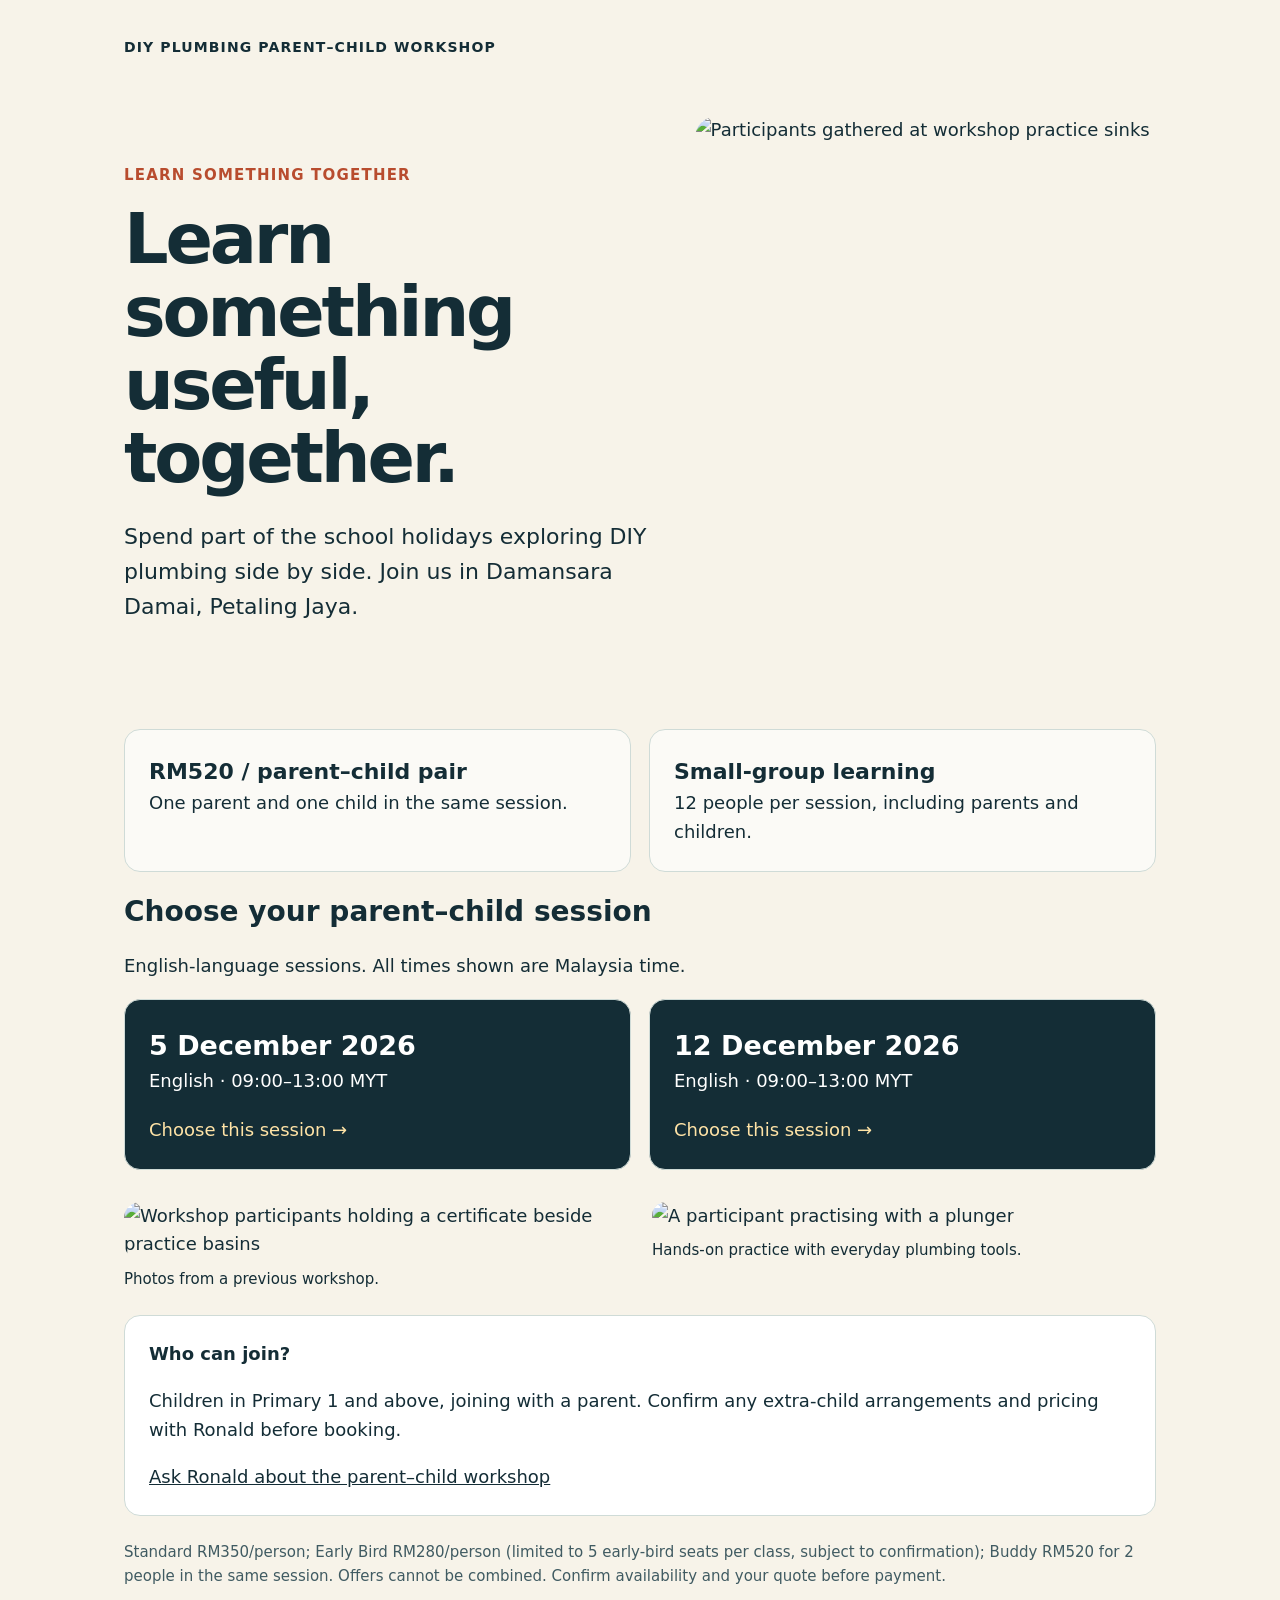
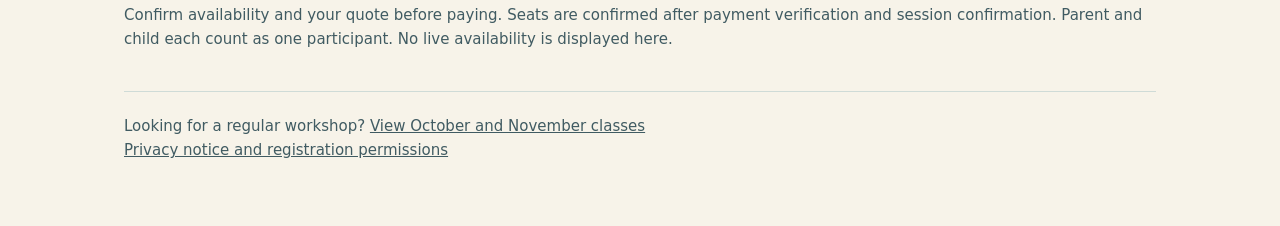
==== parent-child/index.html @ 86ddefef "Add parent-child index.html" ====
<!doctype html>
<html lang="en">
<head>
<meta charset="utf-8"><meta name="viewport" content="width=device-width, initial-scale=1">
<title>DIY Plumbing Parent–Child Workshop</title>
<meta name="description" content="A dedicated parent–child DIY plumbing workshop project in Damansara Damai, PJ. For children in Primary 1 and above, joining with a parent. Check session availability before booking.">
<style>
:root{color-scheme:light;--ink:#142d36;--paper:#f7f3e9;--accent:#b84c2e;--line:#cfdbd7}*{box-sizing:border-box}body{margin:0;background:var(--paper);color:var(--ink);font:18px/1.6 system-ui,sans-serif}main{max-width:1080px;padding:36px 24px 64px;margin:auto}a{color:inherit}.top{font-size:14px;letter-spacing:.08em;font-weight:700;text-transform:uppercase}.hero{padding:58px 0 36px;max-width:800px}.eyebrow{color:var(--accent);font-weight:700;font-size:15px;letter-spacing:.08em;text-transform:uppercase}h1{font-size:clamp(42px,7vw,78px);line-height:1.04;letter-spacing:-.045em;margin:16px 0 24px}h2{font-size:28px;line-height:1.2}.intro{font-size:22px;max-width:670px}.details,.dates{display:grid;grid-template-columns:repeat(2,minmax(0,1fr));gap:18px}.detail,.date-card,.note{border:1px solid var(--line);border-radius:16px;padding:24px}.detail{background:#fff9}.detail strong{display:block;font-size:22px}.date-card{background:var(--ink);color:white;text-decoration:none;display:block;transition:transform .15s}.date-card:hover{transform:translateY(-3px)}.date-card:focus-visible{outline:4px solid var(--accent);outline-offset:4px}.date-card strong,.date-card span{display:block}.date-card strong{font-size:27px}.date-card .cta{margin-top:20px;color:#ffe3a6}.note{margin:24px 0;background:#fff}.small{font-size:15px;color:#405b62}footer{margin-top:40px;border-top:1px solid var(--line);padding-top:22px}@media(max-width:620px){main{padding:24px 20px 48px}.hero{padding-top:32px}.details,.dates{grid-template-columns:1fr}}

.hero{max-width:none;display:grid;grid-template-columns:1.15fr 1fr;gap:40px;align-items:center}.hero img{width:100%;aspect-ratio:4/5;object-fit:cover;object-position:50% 12%;border-radius:22px}.hero h1{font-size:clamp(42px,5.7vw,70px)}.photo-story{display:grid;grid-template-columns:1fr 1fr;gap:24px;margin-top:32px}.photo-story figure{margin:0}.photo-story img{width:100%;aspect-ratio:4/5;object-fit:cover;border-radius:16px}.photo-story figcaption{font-size:15px;margin-top:8px}@media(max-width:720px){.hero{grid-template-columns:1fr;gap:24px}.hero img{max-height:580px}.photo-story{gap:14px}}
</style>
<script>
    !function(f,b,e,v,n,t,s)
    {if(f.fbq)return;n=f.fbq=function(){n.callMethod?
    n.callMethod.apply(n,arguments):n.queue.push(arguments)};
    if(!f._fbq)f._fbq=n;n.push=n;n.loaded=!0;n.version='2.0';
    n.queue=[];t=b.createElement(e);t.async=!0;
    t.src=v;s=b.getElementsByTagName(e)[0];
    s.parentNode.insertBefore(t,s)}(window, document,'script',
    'https://connect.facebook.net/en_US/fbevents.js');
    fbq('init', '1644467059955423');
    fbq('track', 'PageView');
    fbq('track', 'ViewContent', {
      content_name: 'DIY Plumbing Parent–Child Workshop December 2026',
      content_category: 'Workshop',
      value: 350,
      currency: 'MYR'
    });
  </script>
  <noscript>
    <img height="1" width="1" style="display:none"
      src="https://www.facebook.com/tr?id=1644467059955423&ev=PageView&noscript=1">
  </noscript>
</head>
<body data-project="parent-child">
<main>
<div class="top">DIY Plumbing Parent–Child Workshop</div>
<section class="hero"><div><div class="eyebrow">Learn something together</div><h1>Learn something useful,<br>together.</h1><p class="intro">Spend part of the school holidays exploring DIY plumbing side by side. Join us in Damansara Damai, Petaling Jaya.</p></div><img src="assets/1000322130.jpg" alt="Participants gathered at workshop practice sinks"></section>
<div class="details"><div class="detail"><strong id="project-buddy-price">Buddy pair</strong>One parent and one child in the same session.</div><div class="detail"><strong>Small-group learning</strong><span id="project-capacity">12 people per session, including parents and children.</span></div></div>
<section aria-labelledby="dates-heading"><h2 id="dates-heading">Choose your parent–child session</h2><p>English-language sessions. All times shown are Malaysia time.</p><div id="project-dates" class="dates"></div><noscript>Please enable JavaScript or contact Ronald to check the December parent–child sessions.</noscript></section>
<section class="photo-story" aria-label="Photos from previous workshops"><figure><img loading="lazy" src="assets/1000322121.jpg" style="object-position:50% 62%" alt="Workshop participants holding a certificate beside practice basins"><figcaption>Photos from a previous workshop.</figcaption></figure><figure><img loading="lazy" src="assets/1000322131.jpg" style="aspect-ratio:3/4;object-position:50% 58%" alt="A participant practising with a plunger"><figcaption>Hands-on practice with everyday plumbing tools.</figcaption></figure></section><aside class="note"><strong>Who can join?</strong><p>Children in Primary 1 and above, joining with a parent. Confirm any extra-child arrangements and pricing with Ronald before booking.</p><a href="https://wa.me/60133083049" target="_blank" rel="noopener">Ask Ronald about the parent–child workshop</a></aside>
<p id="project-price-policy" class="small"></p>
<p class="small">Confirm availability and your quote before paying. Seats are confirmed after payment verification and session confirmation. Parent and child each count as one participant. No live availability is displayed here.</p>
<footer class="small">Looking for a regular workshop? <a href="../index.html">View October and November classes</a><br><a href="register.html#pdpa-heading">Privacy notice and registration permissions</a></footer>
</main>
<script src="../sessions.js"></script><script src="session-scope.js"></script><script src="../tickets.js"></script><script src="landing.js"></script>
</body></html>
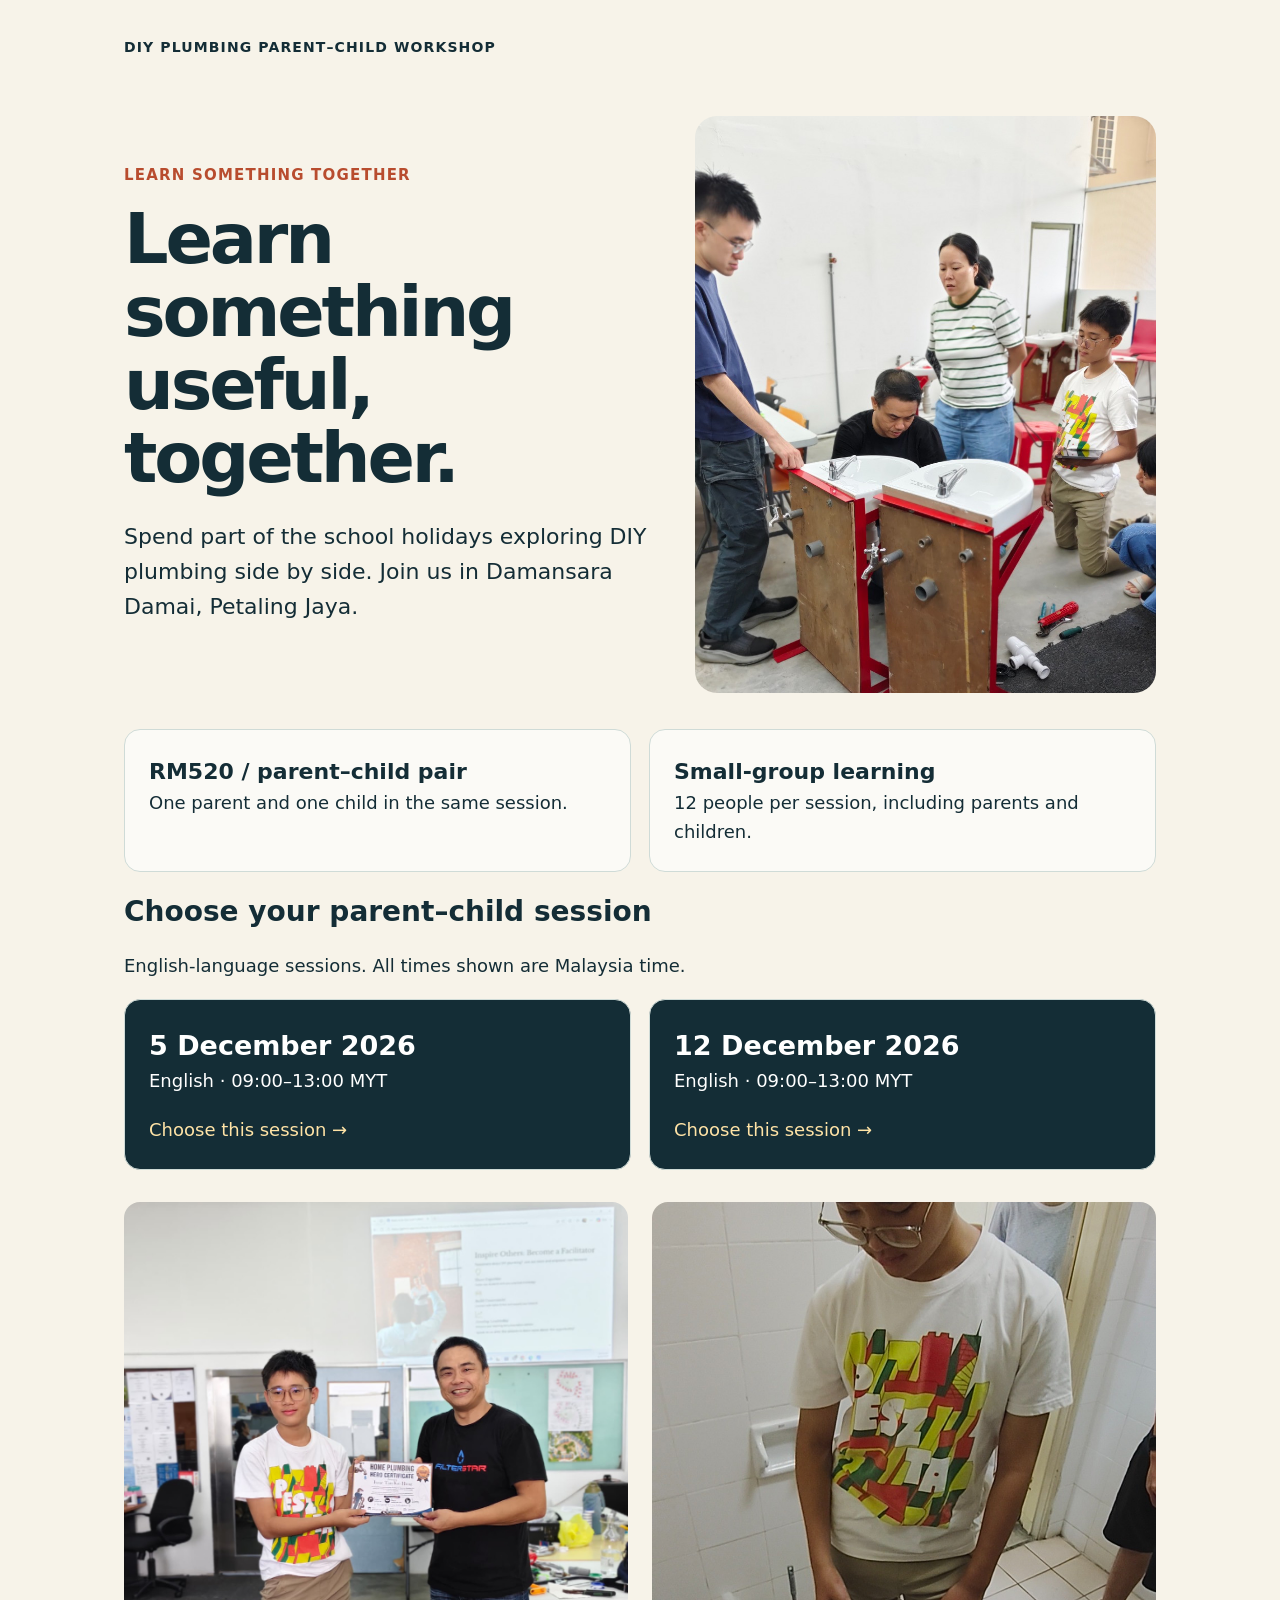
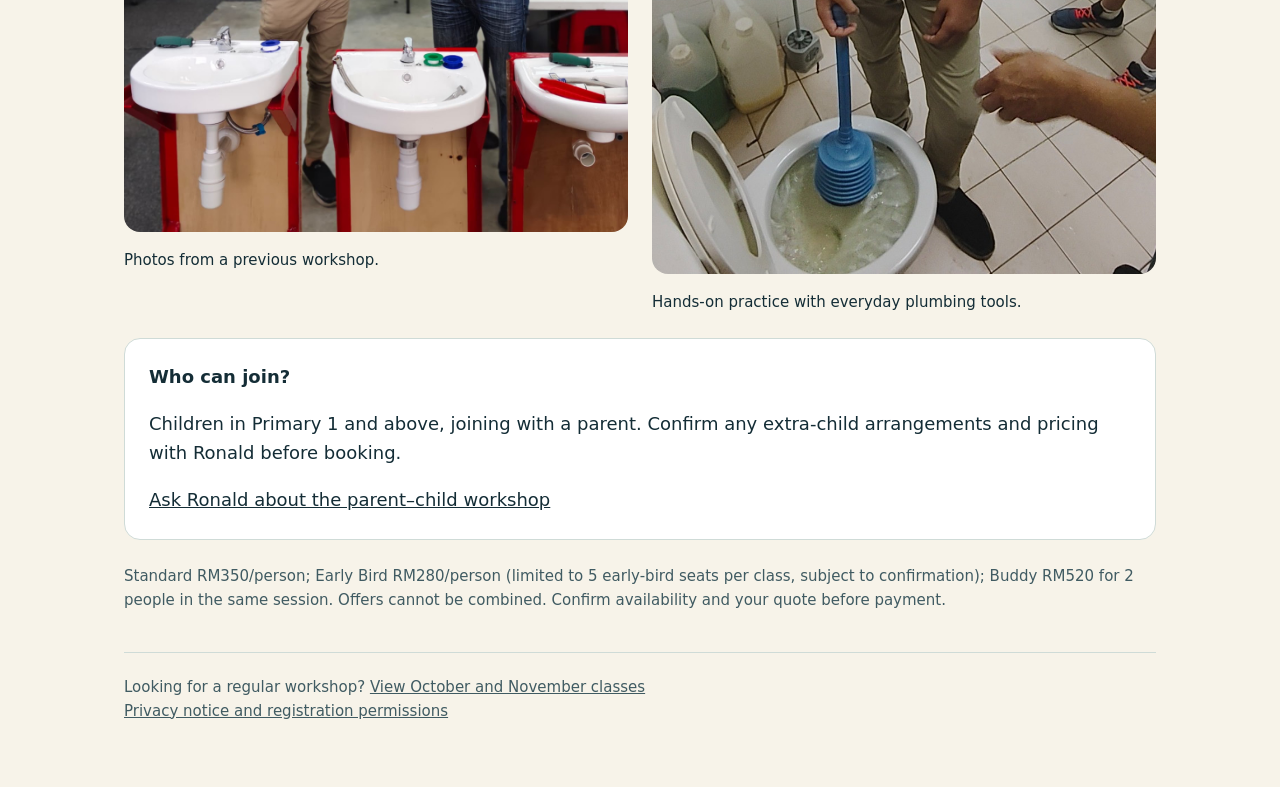
==== commit b4db782f: "Remove requested paragraph from parent-child landing page Delete only the exact paragraph requested " ====
--- a/parent-child/index.html
+++ b/parent-child/index.html
@@ -40,7 +40,6 @@
 <section aria-labelledby="dates-heading"><h2 id="dates-heading">Choose your parent–child session</h2><p>English-language sessions. All times shown are Malaysia time.</p><div id="project-dates" class="dates"></div><noscript>Please enable JavaScript or contact Ronald to check the December parent–child sessions.</noscript></section>
 <section class="photo-story" aria-label="Photos from previous workshops"><figure><img loading="lazy" src="assets/1000322121.jpg" style="object-position:50% 62%" alt="Workshop participants holding a certificate beside practice basins"><figcaption>Photos from a previous workshop.</figcaption></figure><figure><img loading="lazy" src="assets/1000322131.jpg" style="aspect-ratio:3/4;object-position:50% 58%" alt="A participant practising with a plunger"><figcaption>Hands-on practice with everyday plumbing tools.</figcaption></figure></section><aside class="note"><strong>Who can join?</strong><p>Children in Primary 1 and above, joining with a parent. Confirm any extra-child arrangements and pricing with Ronald before booking.</p><a href="https://wa.me/60133083049" target="_blank" rel="noopener">Ask Ronald about the parent–child workshop</a></aside>
 <p id="project-price-policy" class="small"></p>
-<p class="small">Confirm availability and your quote before paying. Seats are confirmed after payment verification and session confirmation. Parent and child each count as one participant. No live availability is displayed here.</p>
 <footer class="small">Looking for a regular workshop? <a href="../index.html">View October and November classes</a><br><a href="register.html#pdpa-heading">Privacy notice and registration permissions</a></footer>
 </main>
 <script src="../sessions.js"></script><script src="session-scope.js"></script><script src="../tickets.js"></script><script src="landing.js"></script>
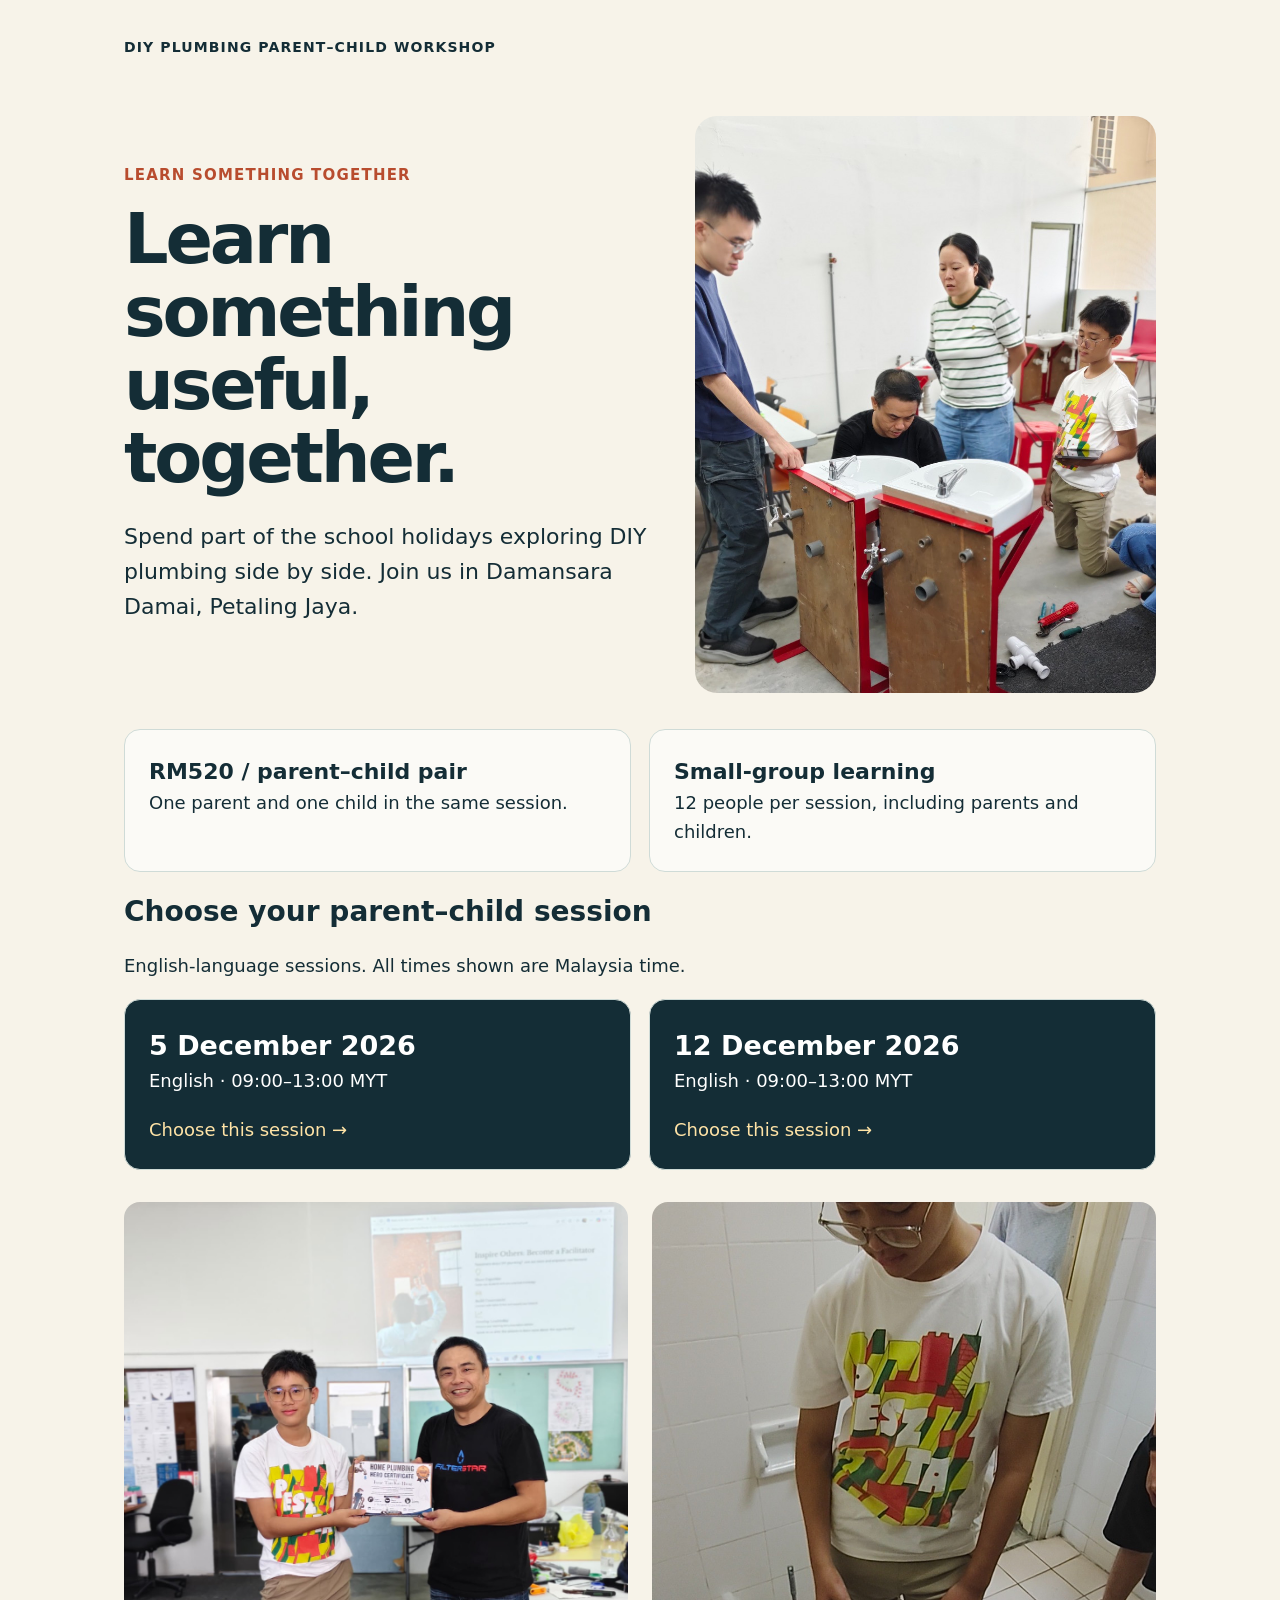
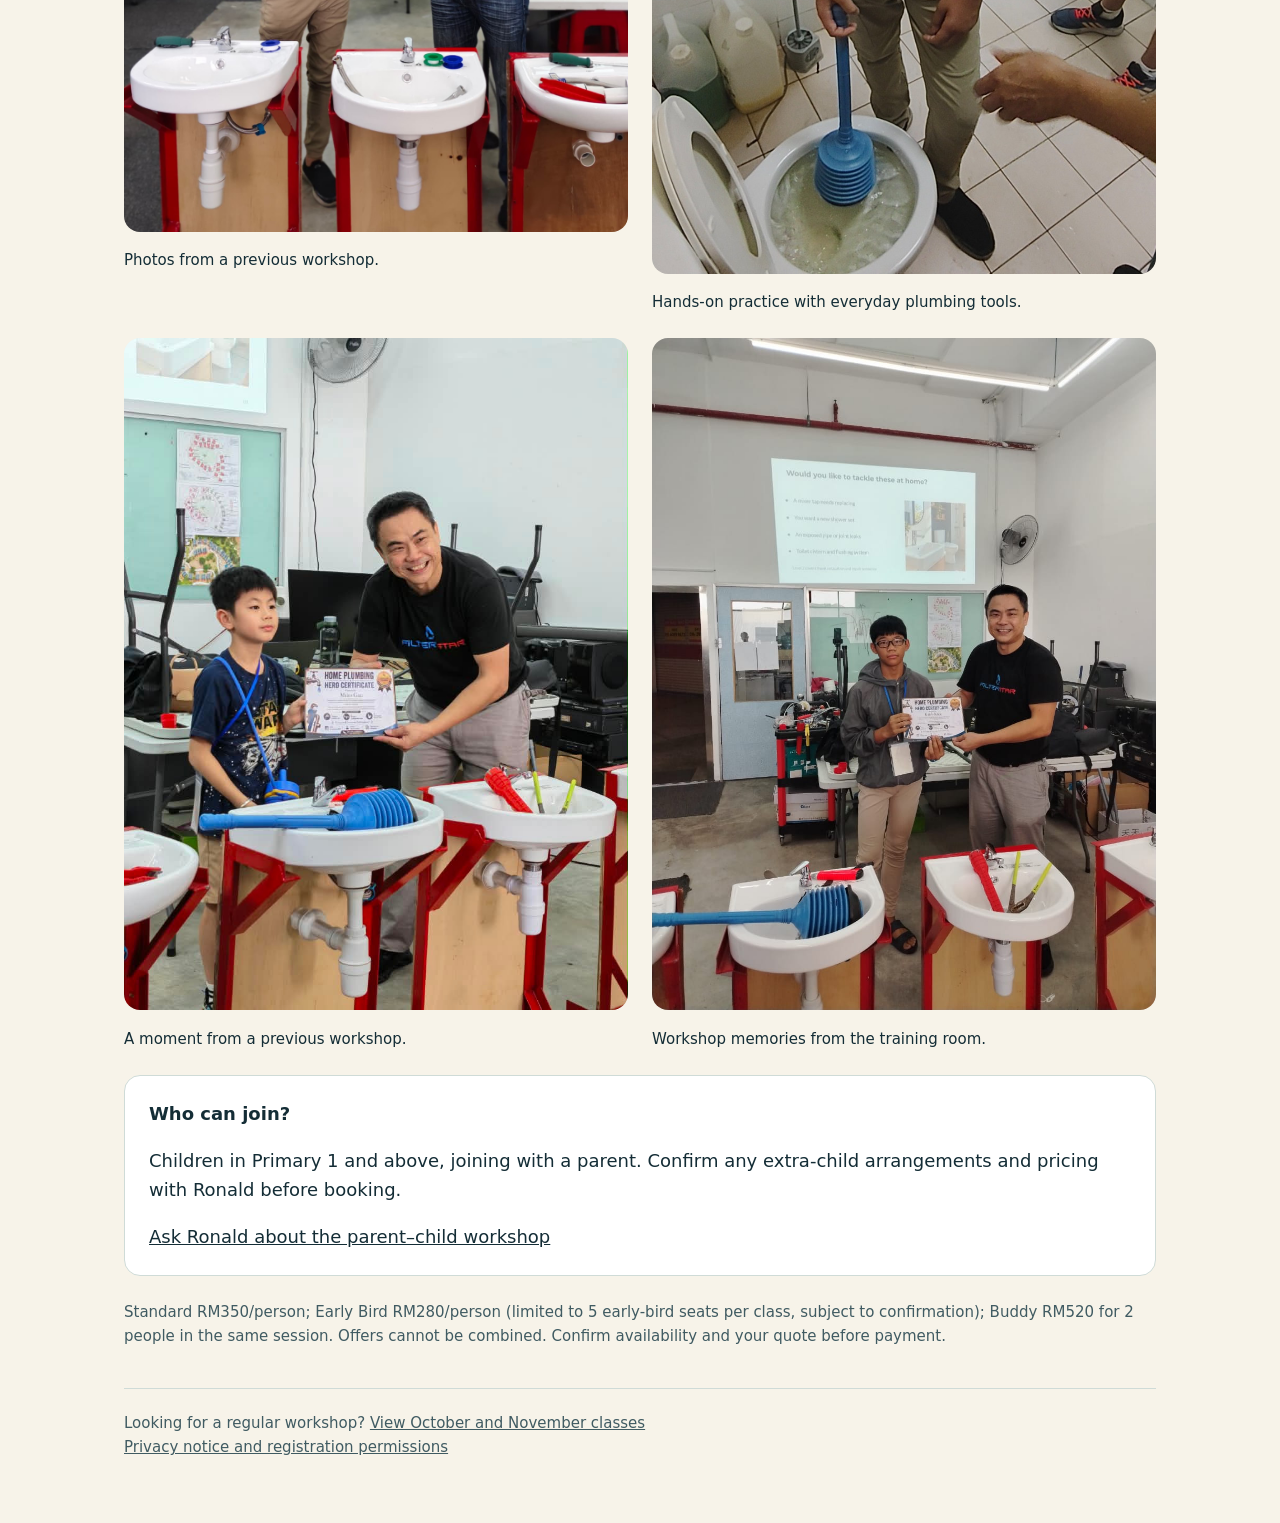
==== commit a258e74a: "Display both new photos alongside existing family gallery" ====
--- a/parent-child/index.html
+++ b/parent-child/index.html
@@ -8,6 +8,7 @@
 :root{color-scheme:light;--ink:#142d36;--paper:#f7f3e9;--accent:#b84c2e;--line:#cfdbd7}*{box-sizing:border-box}body{margin:0;background:var(--paper);color:var(--ink);font:18px/1.6 system-ui,sans-serif}main{max-width:1080px;padding:36px 24px 64px;margin:auto}a{color:inherit}.top{font-size:14px;letter-spacing:.08em;font-weight:700;text-transform:uppercase}.hero{padding:58px 0 36px;max-width:800px}.eyebrow{color:var(--accent);font-weight:700;font-size:15px;letter-spacing:.08em;text-transform:uppercase}h1{font-size:clamp(42px,7vw,78px);line-height:1.04;letter-spacing:-.045em;margin:16px 0 24px}h2{font-size:28px;line-height:1.2}.intro{font-size:22px;max-width:670px}.details,.dates{display:grid;grid-template-columns:repeat(2,minmax(0,1fr));gap:18px}.detail,.date-card,.note{border:1px solid var(--line);border-radius:16px;padding:24px}.detail{background:#fff9}.detail strong{display:block;font-size:22px}.date-card{background:var(--ink);color:white;text-decoration:none;display:block;transition:transform .15s}.date-card:hover{transform:translateY(-3px)}.date-card:focus-visible{outline:4px solid var(--accent);outline-offset:4px}.date-card strong,.date-card span{display:block}.date-card strong{font-size:27px}.date-card .cta{margin-top:20px;color:#ffe3a6}.note{margin:24px 0;background:#fff}.small{font-size:15px;color:#405b62}footer{margin-top:40px;border-top:1px solid var(--line);padding-top:22px}@media(max-width:620px){main{padding:24px 20px 48px}.hero{padding-top:32px}.details,.dates{grid-template-columns:1fr}}
 
 .hero{max-width:none;display:grid;grid-template-columns:1.15fr 1fr;gap:40px;align-items:center}.hero img{width:100%;aspect-ratio:4/5;object-fit:cover;object-position:50% 12%;border-radius:22px}.hero h1{font-size:clamp(42px,5.7vw,70px)}.photo-story{display:grid;grid-template-columns:1fr 1fr;gap:24px;margin-top:32px}.photo-story figure{margin:0}.photo-story img{width:100%;aspect-ratio:4/5;object-fit:cover;border-radius:16px}.photo-story figcaption{font-size:15px;margin-top:8px}@media(max-width:720px){.hero{grid-template-columns:1fr;gap:24px}.hero img{max-height:580px}.photo-story{gap:14px}}
+@media(max-width:620px){.photo-story{grid-template-columns:1fr;gap:24px}}
 </style>
 <script>
     !function(f,b,e,v,n,t,s)
@@ -38,7 +39,7 @@
 <section class="hero"><div><div class="eyebrow">Learn something together</div><h1>Learn something useful,<br>together.</h1><p class="intro">Spend part of the school holidays exploring DIY plumbing side by side. Join us in Damansara Damai, Petaling Jaya.</p></div><img src="assets/1000322130.jpg" alt="Participants gathered at workshop practice sinks"></section>
 <div class="details"><div class="detail"><strong id="project-buddy-price">Buddy pair</strong>One parent and one child in the same session.</div><div class="detail"><strong>Small-group learning</strong><span id="project-capacity">12 people per session, including parents and children.</span></div></div>
 <section aria-labelledby="dates-heading"><h2 id="dates-heading">Choose your parent–child session</h2><p>English-language sessions. All times shown are Malaysia time.</p><div id="project-dates" class="dates"></div><noscript>Please enable JavaScript or contact Ronald to check the December parent–child sessions.</noscript></section>
-<section class="photo-story" aria-label="Photos from previous workshops"><figure><img loading="lazy" src="assets/1000322121.jpg" style="object-position:50% 62%" alt="Workshop participants holding a certificate beside practice basins"><figcaption>Photos from a previous workshop.</figcaption></figure><figure><img loading="lazy" src="assets/1000322131.jpg" style="aspect-ratio:3/4;object-position:50% 58%" alt="A participant practising with a plunger"><figcaption>Hands-on practice with everyday plumbing tools.</figcaption></figure></section><aside class="note"><strong>Who can join?</strong><p>Children in Primary 1 and above, joining with a parent. Confirm any extra-child arrangements and pricing with Ronald before booking.</p><a href="https://wa.me/60133083049" target="_blank" rel="noopener">Ask Ronald about the parent–child workshop</a></aside>
+<section class="photo-story" aria-label="Photos from previous workshops"><figure><img loading="lazy" src="assets/1000322121.jpg" style="object-position:50% 62%" alt="Workshop participants holding a certificate beside practice basins"><figcaption>Photos from a previous workshop.</figcaption></figure><figure><img loading="lazy" src="assets/1000322131.jpg" style="aspect-ratio:3/4;object-position:50% 58%" alt="A participant practising with a plunger"><figcaption>Hands-on practice with everyday plumbing tools.</figcaption></figure><figure><img loading="lazy" src="assets/1000322125(1).jpg" style="aspect-ratio:3/4;object-fit:contain" alt="Workshop participants displaying a certificate beside practice sinks"><figcaption>A moment from a previous workshop.</figcaption></figure><figure><img loading="lazy" src="assets/1000322122(1).jpg" style="aspect-ratio:3/4;object-fit:contain" alt="Workshop participants holding a certificate in the training room"><figcaption>Workshop memories from the training room.</figcaption></figure></section><aside class="note"><strong>Who can join?</strong><p>Children in Primary 1 and above, joining with a parent. Confirm any extra-child arrangements and pricing with Ronald before booking.</p><a href="https://wa.me/60133083049" target="_blank" rel="noopener">Ask Ronald about the parent–child workshop</a></aside>
 <p id="project-price-policy" class="small"></p>
 <footer class="small">Looking for a regular workshop? <a href="../index.html">View October and November classes</a><br><a href="register.html#pdpa-heading">Privacy notice and registration permissions</a></footer>
 </main>
